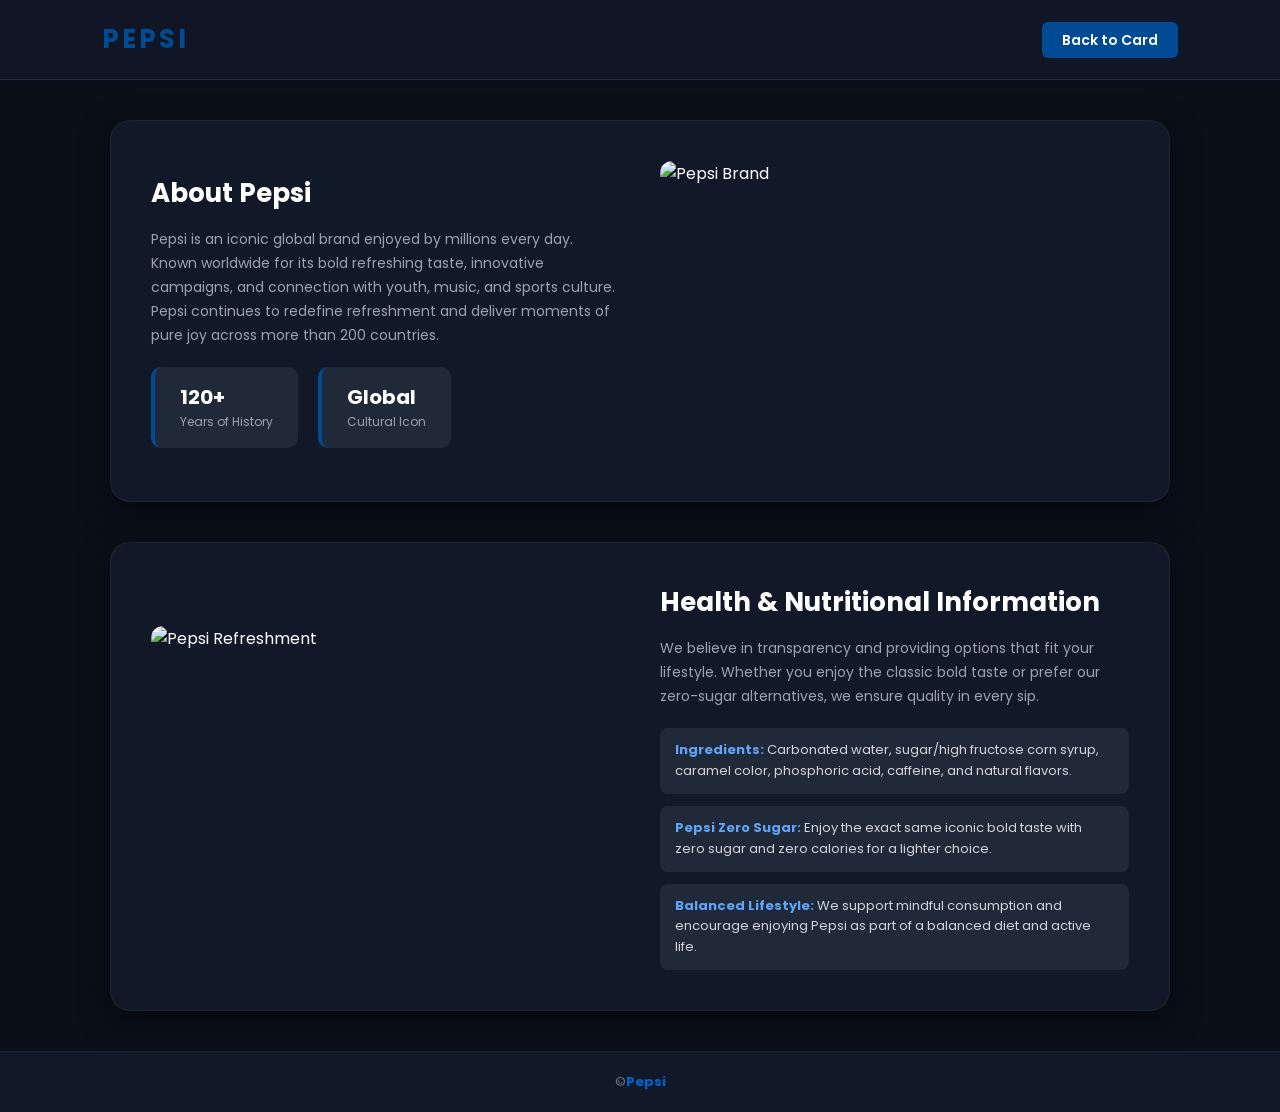
==== about.html @ 91be03ea "Add files via upload" ====
<!DOCTYPE html>
<html lang="en">

<head>
    <meta charset="UTF-8">
    <meta name="viewport" content="width=device-width, initial-scale=1.0">
    <title>Pepsi - About & Health Info</title>
    <link href="https://fonts.googleapis.com/css2?family=Poppins:wght@400;500;600;700&display=swap" rel="stylesheet">
    <link rel="stylesheet" href="about.css">
</head>

<body>

    <!-- رأس الصفحة (Header) -->
    <header>
        <div class="logo-container">
            <h1 class="brand-name">PEPSI</h1>
        </div>
        <nav>
            <a href="index.html" class="back-btn">Back to Card</a>
        </nav>
    </header>

    <!-- المحتوى الرئيسي -->
    <main class="container">

        <!-- قسم معلومات الشركة -->
        <section class="section company-section">
            <div class="section-content">
                <h2>About Pepsi</h2>
                <p>Pepsi is an iconic global brand enjoyed by millions every day. Known worldwide for its bold
                    refreshing taste, innovative campaigns, and connection with youth, music, and sports culture. Pepsi
                    continues to redefine refreshment and deliver moments of pure joy across more than 200 countries.
                </p>
                <div class="stats-grid">
                    <div class="stat-box">
                        <h3>120+</h3>
                        <p>Years of History</p>
                    </div>
                    <div class="stat-box">
                        <h3>Global</h3>
                        <p>Cultural Icon</p>
                    </div>
                </div>
            </div>
            <div class="section-image">
                <!-- صورة مخصصة لبيبسي -->
                <img src="https://images.unsplash.com/photo-1629203851122-3726ecdf080e?q=80&w=1000&auto=format&fit=crop"
                    alt="Pepsi Brand">
            </div>
        </section>

        <!-- قسم المعلومات الصحية والتغذوية -->
        <section class="section health-section reverse">
            <div class="section-content">
                <h2>Health & Nutritional Information</h2>
                <p>We believe in transparency and providing options that fit your lifestyle. Whether you enjoy the
                    classic bold taste or prefer our zero-sugar alternatives, we ensure quality in every sip.</p>
                <ul class="health-list">
                    <li><strong>Ingredients:</strong> Carbonated water, sugar/high fructose corn syrup, caramel color,
                        phosphoric acid, caffeine, and natural flavors.</li>
                    <li><strong>Pepsi Zero Sugar:</strong> Enjoy the exact same iconic bold taste with zero sugar and
                        zero calories for a lighter choice.</li>
                    <li><strong>Balanced Lifestyle:</strong> We support mindful consumption and encourage enjoying Pepsi
                        as part of a balanced diet and active life.</li>
                </ul>
            </div>
            <div class="section-image">
                <!-- صورة مخصصة لعلبة بيبسي باردة ومنتعشة -->
                <img src="Pepsi-Challenge-2026-Announcement-Visual-1.avif" alt="Pepsi Refreshment">
            </div>
        </section>

    </main>


    <!-- تذييل الصفحة (Footer) -->
    <footer>
        <p>&copy;<span class="pepsi-glow">Pepsi</span></p>
    </footer>

</body>

</html>
---- about.css ----
* {
    margin: 0;
    padding: 0;
    box-sizing: border-box;
    font-family: 'Poppins', sans-serif;
}

body {
    background-color: #0b0f19;
    color: #ffffff;
    min-height: 100vh;
    display: flex;
    flex-direction: column;
}

/* Header */
header {
    display: flex;
    justify-content: space-between;
    align-items: center;
    padding: 20px 8%;
    background: rgba(17, 24, 39, 0.9);
    backdrop-filter: blur(10px);
    position: sticky;
    top: 0;
    z-index: 100;
    border-bottom: 1px solid rgba(255, 255, 255, 0.1);
}

.brand-name {
    color: #004b93;
    font-size: 26px;
    font-weight: 700;
    letter-spacing: 3px;
}

.back-btn {
    color: #fff;
    background: #004b93;
    padding: 8px 20px;
    border-radius: 6px;
    text-decoration: none;
    font-size: 14px;
    font-weight: 600;
    transition: 0.3s;
}

.back-btn:hover {
    background: #0066cc;
}

/* Main Container */
.container {
    max-width: 1100px;
    margin: 40px auto;
    padding: 0 20px;
    flex: 1;
    display: flex;
    flex-direction: column;
    gap: 40px;
}

/* Sections */
.section {
    display: flex;
    align-items: center;
    justify-content: space-between;
    gap: 40px;
    background: #111827;
    padding: 40px;
    border-radius: 20px;
    box-shadow: 0 10px 30px rgba(0, 0, 0, 0.5);
    border: 1px solid rgba(255, 255, 255, 0.05);
}

.section.reverse {
    flex-direction: row-reverse;
}

.section-content {
    flex: 1;
}

.section-content h2 {
    font-size: 26px;
    color: #fff;
    margin-bottom: 15px;
    font-weight: 700;
}

.section-content p {
    color: #9ca3af;
    font-size: 14px;
    line-height: 1.7;
    margin-bottom: 20px;
}

/* Stats Grid */
.stats-grid {
    display: flex;
    gap: 20px;
}

.stat-box {
    background: #1f2937;
    padding: 15px 25px;
    border-radius: 10px;
    border-left: 4px solid #004b93;
}

.stat-box h3 {
    font-size: 20px;
    color: #fff;
}

.stat-box p {
    font-size: 12px;
    margin: 0;
    color: #9ca3af;
}

/* Health List */
.health-list {
    list-style: none;
    display: flex;
    flex-direction: column;
    gap: 12px;
}

.health-list li {
    font-size: 13px;
    color: #d1d5db;
    line-height: 1.6;
    background: #1f2937;
    padding: 12px 15px;
    border-radius: 8px;
}

.health-list li strong {
    color: #60a5fa;
}

/* Images */
.section-image {
    flex: 1;
    height: 300px;
    border-radius: 12px;
    overflow: hidden;
}

.section-image img {
    width: 100%;
    height: 100%;
    object-fit: cover;
    transition: transform 0.5s ease;
}

.section-image img:hover {
    transform: scale(1.05);
}

/* Footer */
footer {
    text-align: center;
    padding: 20px;
    background: #111827;
    color: #6b7280;
    font-size: 13px;
    border-top: 1px solid rgba(255, 255, 255, 0.05);
}

/* Responsive Design */
@media (max-width: 768px) {
    .section, .section.reverse {
        flex-direction: column;
    }
}
/* تأثير الوميض بلون أزرق بيبسي */
.pepsi-glow {
    color: #0066cc;
    font-weight: 700;
    animation: blueGlow 1.5s infinite alternate;
}

@keyframes blueGlow {
    0% {
        opacity: 0.4;
        text-shadow: 0 0 2px rgba(0, 102, 204, 0.3);
    }
    100% {
        opacity: 1;
        text-shadow: 0 0 15px rgba(0, 102, 204, 0.9), 0 0 25px rgba(0, 75, 147, 0.6);
    }
}
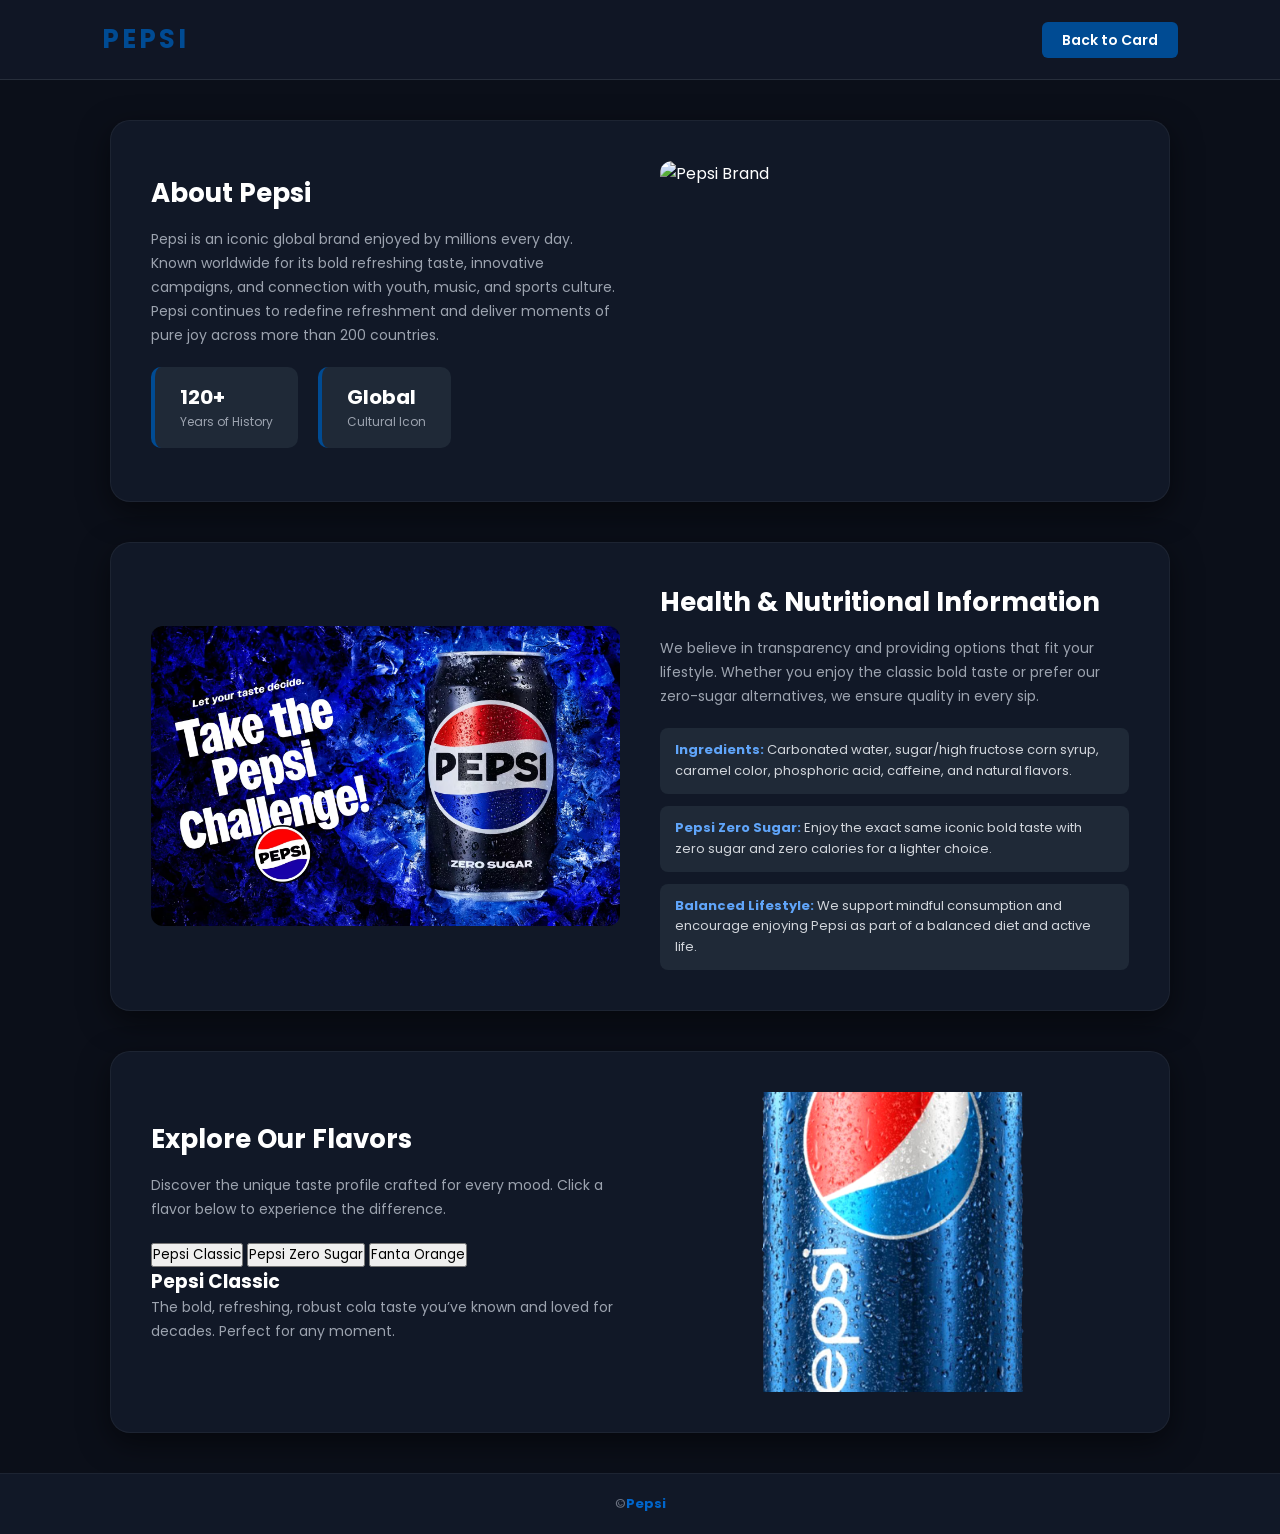
==== commit a16050d9: "Add files via upload" ====
--- a/about.html
+++ b/about.html
@@ -71,6 +71,81 @@
             </div>
         </section>
 
+        <!-- قسم عارض النكهات التفاعلي -->
+        <section class="section flavor-showcase">
+            <div class="section-content">
+                <h2>Explore Our Flavors</h2>
+                <p>Discover the unique taste profile crafted for every mood. Click a flavor below to experience the
+                    difference.</p>
+
+                <!-- أزرار اختيار النكهات (ربطنا كل زر بـ data-flavor عشان JavaScript يتعرف عليه بسهولة) -->
+                <div class="flavor-tabs">
+                    <button class="tab-btn active" data-flavor="classic">Pepsi Classic</button>
+                    <button class="tab-btn" data-flavor="zero">Pepsi Zero Sugar</button>
+                    <button class="tab-btn" data-flavor="fanta">Fanta Orange</button>
+                </div>
+
+                <!-- تفاصيل النكهة النشطة -->
+                <div class="flavor-info">
+                    <h3 id="flavorTitle">Pepsi Classic</h3>
+                    <p id="flavorDesc">The bold, refreshing, robust cola taste you’ve known and loved for decades.
+                        Perfect for any moment.</p>
+                </div>
+            </div>
+
+            <!-- صورة العلبة التفاعلية -->
+            <div class="section-image flavor-img-container">
+                <!-- حط اسم صورة البيبسي العادية هنا افتراضياً -->
+                <img id="flavorImg" src="pngwing.com.png" alt="Pepsi Flavor">
+            </div>
+        </section>
+
+        <!-- كود جافاسكريبت سلس ومنظم جداً -->
+        <script>
+            // قاعدة بيانات صغيرة للنكهات (Title, Description, Image)
+            // حط أسماء الصور بتاعتك هنا بكل سهولة من غير أي مشاكل
+            const flavorData = {
+                classic: {
+                    title: "Pepsi Classic",
+                    desc: "The bold, refreshing, robust cola taste you’ve known and loved for decades. Perfect for any moment.",
+                    image: "pngwing.com.png" // اسم صورة البيبسي العادية
+                },
+                zero: {
+                    title: "Pepsi Zero Sugar",
+                    desc: "Max taste, zero sugar! Enjoy the ultimate bold Pepsi experience with absolutely no calories.",
+                    image: "diet.png" // اسم صورة البيبسي الزيرو أو البديلة
+                },
+                fanta: {
+                    title: "Mirnda Orange",
+                    desc: "100% natural flavors, caffeine free, and packed with a vibrant, refreshing orange taste that brightens your day.",
+                    image: "mrinda.png" // اسم صورة فانتا اللي فيها مسافة
+                }
+            };
+
+            // ربط الأزرار بالوظيفة
+            const buttons = document.querySelectorAll('.tab-btn');
+            const titleEl = document.getElementById('flavorTitle');
+            const descEl = document.getElementById('flavorDesc');
+            const imgEl = document.getElementById('flavorImg');
+
+            buttons.forEach(button => {
+                button.addEventListener('click', () => {
+                    // إزالة الـ active من كل الأزرار ووضعها على الزر المضغوط
+                    buttons.forEach(btn => btn.classList.remove('active'));
+                    button.classList.add('active');
+
+                    // جلب نوع النكهة من الـ data attribute
+                    const flavorKey = button.getAttribute('data-flavor');
+                    const data = flavorData[flavorKey];
+
+                    // تحديث المحتوى بسلاسة
+                    titleEl.innerText = data.title;
+                    descEl.innerText = data.desc;
+                    imgEl.src = data.image;
+                });
+            });
+        </script>
+
     </main>
 
 
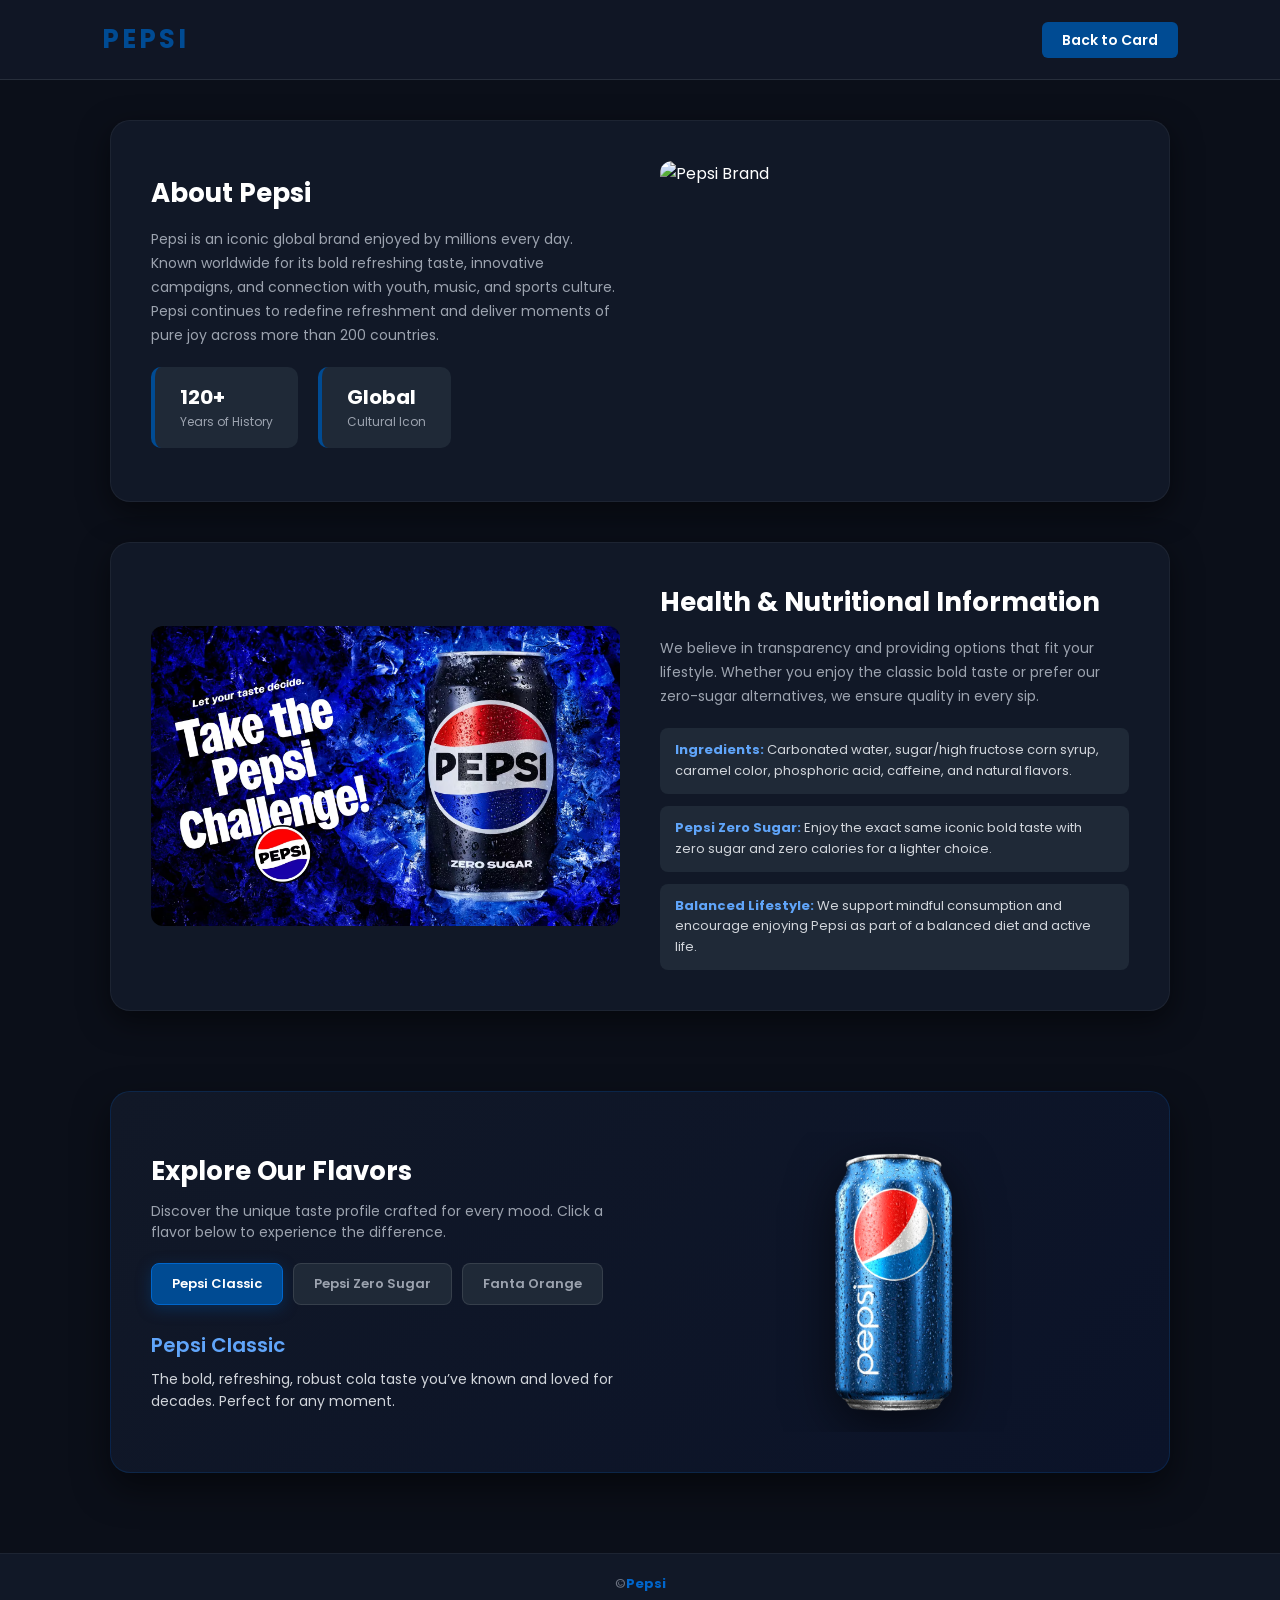
==== commit 06cf0974: "Add files via upload" ====
--- a/about.html
+++ b/about.html
@@ -116,7 +116,7 @@
                     image: "diet.png" // اسم صورة البيبسي الزيرو أو البديلة
                 },
                 fanta: {
-                    title: "Mirnda Orange",
+                    title: "Mrinda Orange",
                     desc: "100% natural flavors, caffeine free, and packed with a vibrant, refreshing orange taste that brightens your day.",
                     image: "mrinda.png" // اسم صورة فانتا اللي فيها مسافة
                 }
--- a/about.css
+++ b/about.css
@@ -171,10 +171,13 @@
 
 /* Responsive Design */
 @media (max-width: 768px) {
-    .section, .section.reverse {
+
+    .section,
+    .section.reverse {
         flex-direction: column;
     }
 }
+
 /* تأثير الوميض بلون أزرق بيبسي */
 .pepsi-glow {
     color: #0066cc;
@@ -187,8 +190,125 @@
         opacity: 0.4;
         text-shadow: 0 0 2px rgba(0, 102, 204, 0.3);
     }
+
     100% {
         opacity: 1;
         text-shadow: 0 0 15px rgba(0, 102, 204, 0.9), 0 0 25px rgba(0, 75, 147, 0.6);
     }
+}
+
+/* --- تنسيق قسم النكهات التفاعلي --- */
+.flavor-showcase {
+    display: flex;
+    align-items: center;
+    justify-content: space-between;
+    gap: 40px;
+    background: linear-gradient(135deg, #111827, #0b1329);
+    padding: 40px;
+    border-radius: 20px;
+    box-shadow: 0 15px 35px rgba(0, 0, 0, 0.5);
+    border: 1px solid rgba(0, 102, 204, 0.2);
+    margin: 40px 0;
+}
+
+/* تنسيق محتوى النصوص داخل القسم */
+.flavor-showcase .section-content {
+    flex: 1;
+}
+
+.flavor-showcase h2 {
+    color: #fff;
+    font-size: 26px;
+    margin-bottom: 10px;
+    font-weight: 700;
+}
+
+.flavor-showcase>.section-content>p {
+    color: #9ca3af;
+    font-size: 14px;
+    line-height: 1.5;
+    margin-bottom: 20px;
+}
+
+/* أزرار التبويب (Tabs) */
+.flavor-tabs {
+    display: flex;
+    gap: 10px;
+    margin-bottom: 25px;
+    flex-wrap: wrap;
+}
+
+.tab-btn {
+    background: #1f2937;
+    color: #9ca3af;
+    border: 1px solid rgba(255, 255, 255, 0.1);
+    padding: 10px 20px;
+    border-radius: 8px;
+    font-size: 13px;
+    font-weight: 600;
+    cursor: pointer;
+    transition: all 0.3s ease;
+}
+
+.tab-btn:hover {
+    color: #fff;
+    border-color: #0066cc;
+    background: rgba(0, 102, 204, 0.1);
+}
+
+.tab-btn.active {
+    background: #004b93;
+    color: #fff;
+    border-color: #0066cc;
+    box-shadow: 0 4px 15px rgba(0, 75, 147, 0.4);
+}
+
+/* صندوق معلومات النكهة النشطة */
+.flavor-info h3 {
+    color: #60a5fa;
+    font-size: 20px;
+    margin-bottom: 8px;
+    font-weight: 600;
+}
+
+.flavor-info p {
+    color: #d1d5db;
+    font-size: 14px;
+    line-height: 1.6;
+    margin: 0;
+}
+
+/* حاوية وعرض الصورة مع تأثير انتقالي ناعم */
+.flavor-img-container {
+    flex: 1;
+    display: flex;
+    justify-content: center;
+    align-items: center;
+    height: 300px;
+}
+
+.flavor-img-container img {
+    max-width: 100%;
+    max-height: 100%;
+    object-fit: contain;
+    filter: drop-shadow(0 15px 25px rgba(0, 0, 0, 0.6));
+    transition: transform 0.4s ease, opacity 0.4s ease;
+}
+
+/* التجاوب مع الشاشات الصغيرة (Mobile Responsive) */
+@media (max-width: 768px) {
+    .flavor-showcase {
+        flex-direction: column;
+        text-align: center;
+        padding: 25px;
+    }
+
+    .flavor-tabs {
+        justify-content: center;
+    }
+
+    .flavor-img-container {
+        height: 220px;
+        margin-top: 20px;
+    }
 }
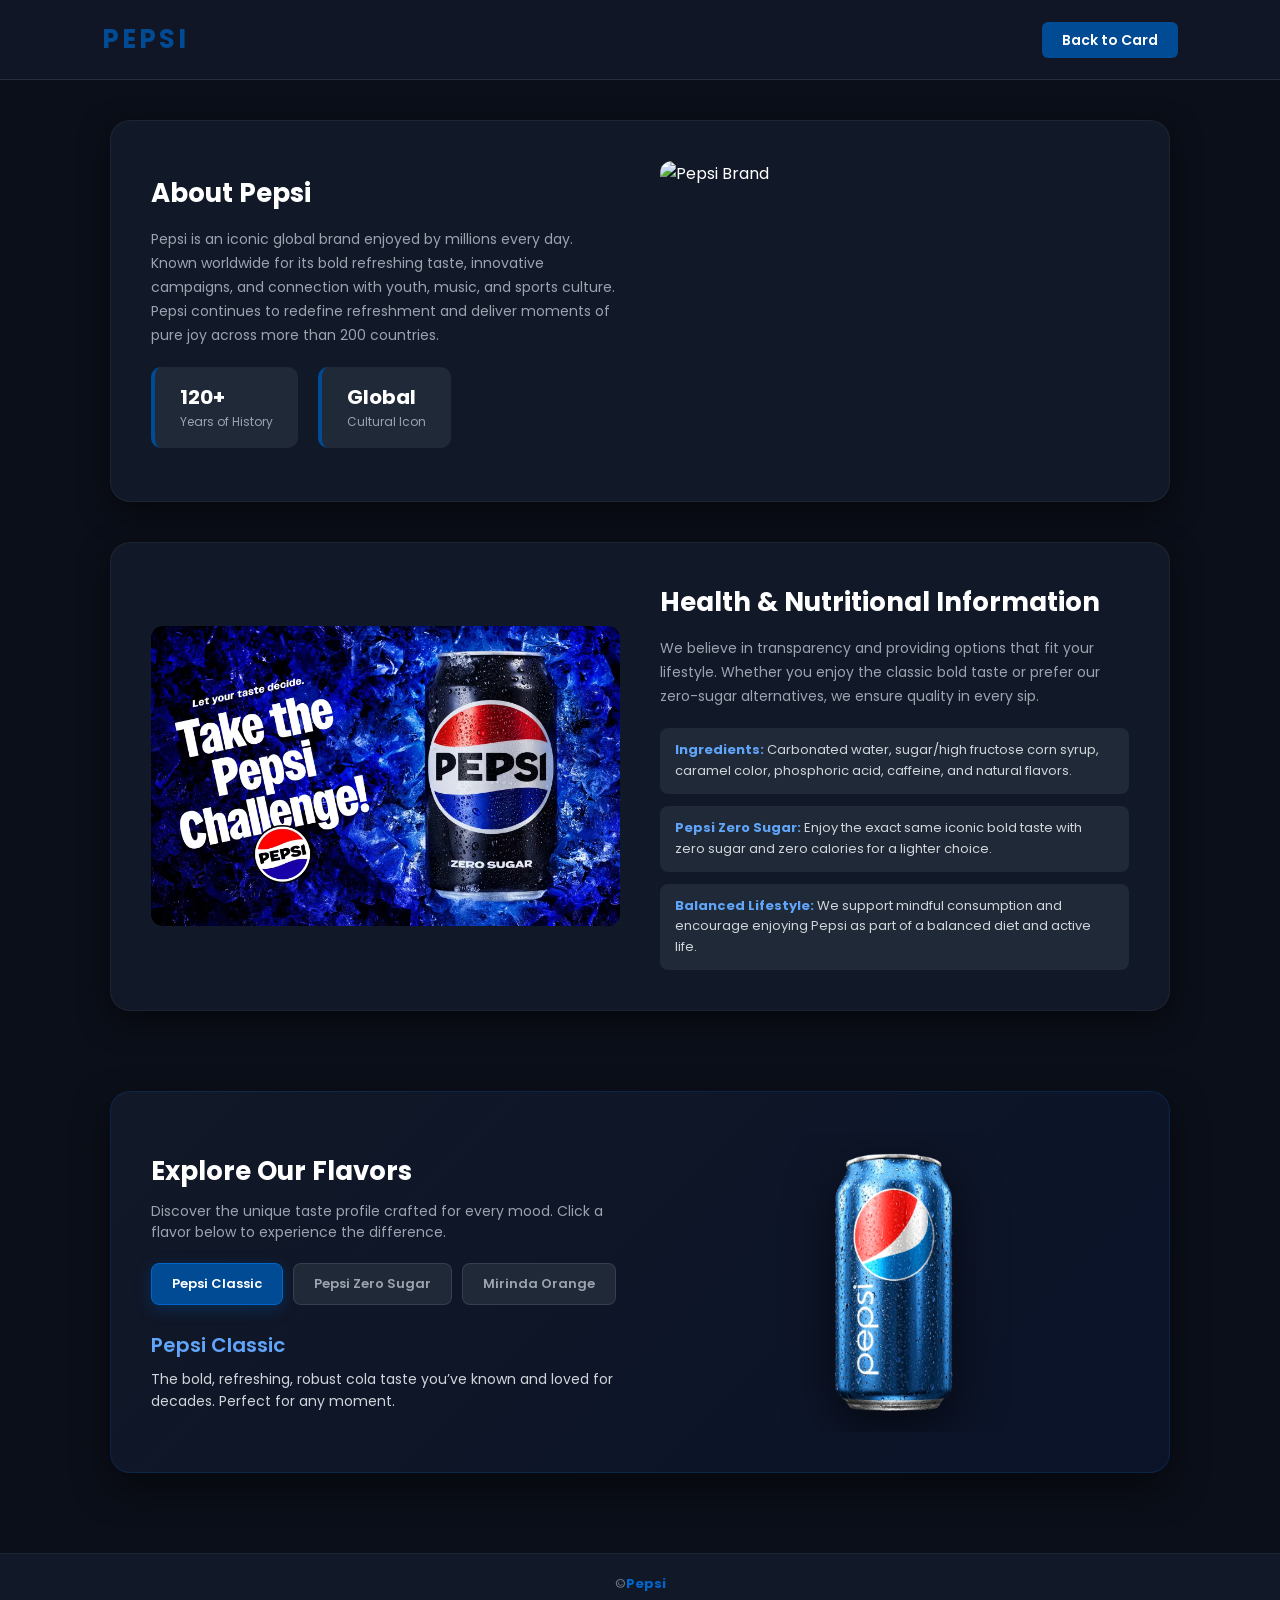
==== commit 3e6fd2b3: "Update about.html" ====
--- a/about.html
+++ b/about.html
@@ -82,7 +82,7 @@
                 <div class="flavor-tabs">
                     <button class="tab-btn active" data-flavor="classic">Pepsi Classic</button>
                     <button class="tab-btn" data-flavor="zero">Pepsi Zero Sugar</button>
-                    <button class="tab-btn" data-flavor="fanta">Fanta Orange</button>
+                    <button class="tab-btn" data-flavor="fanta">Mirinda Orange</button>
                 </div>
 
                 <!-- تفاصيل النكهة النشطة -->
@@ -116,7 +116,7 @@
                     image: "diet.png" // اسم صورة البيبسي الزيرو أو البديلة
                 },
                 fanta: {
-                    title: "Mrinda Orange",
+                    title: "Mirinda Orange",
                     desc: "100% natural flavors, caffeine free, and packed with a vibrant, refreshing orange taste that brightens your day.",
                     image: "mrinda.png" // اسم صورة فانتا اللي فيها مسافة
                 }
@@ -156,4 +156,4 @@
 
 </body>
 
-</html>+</html>
